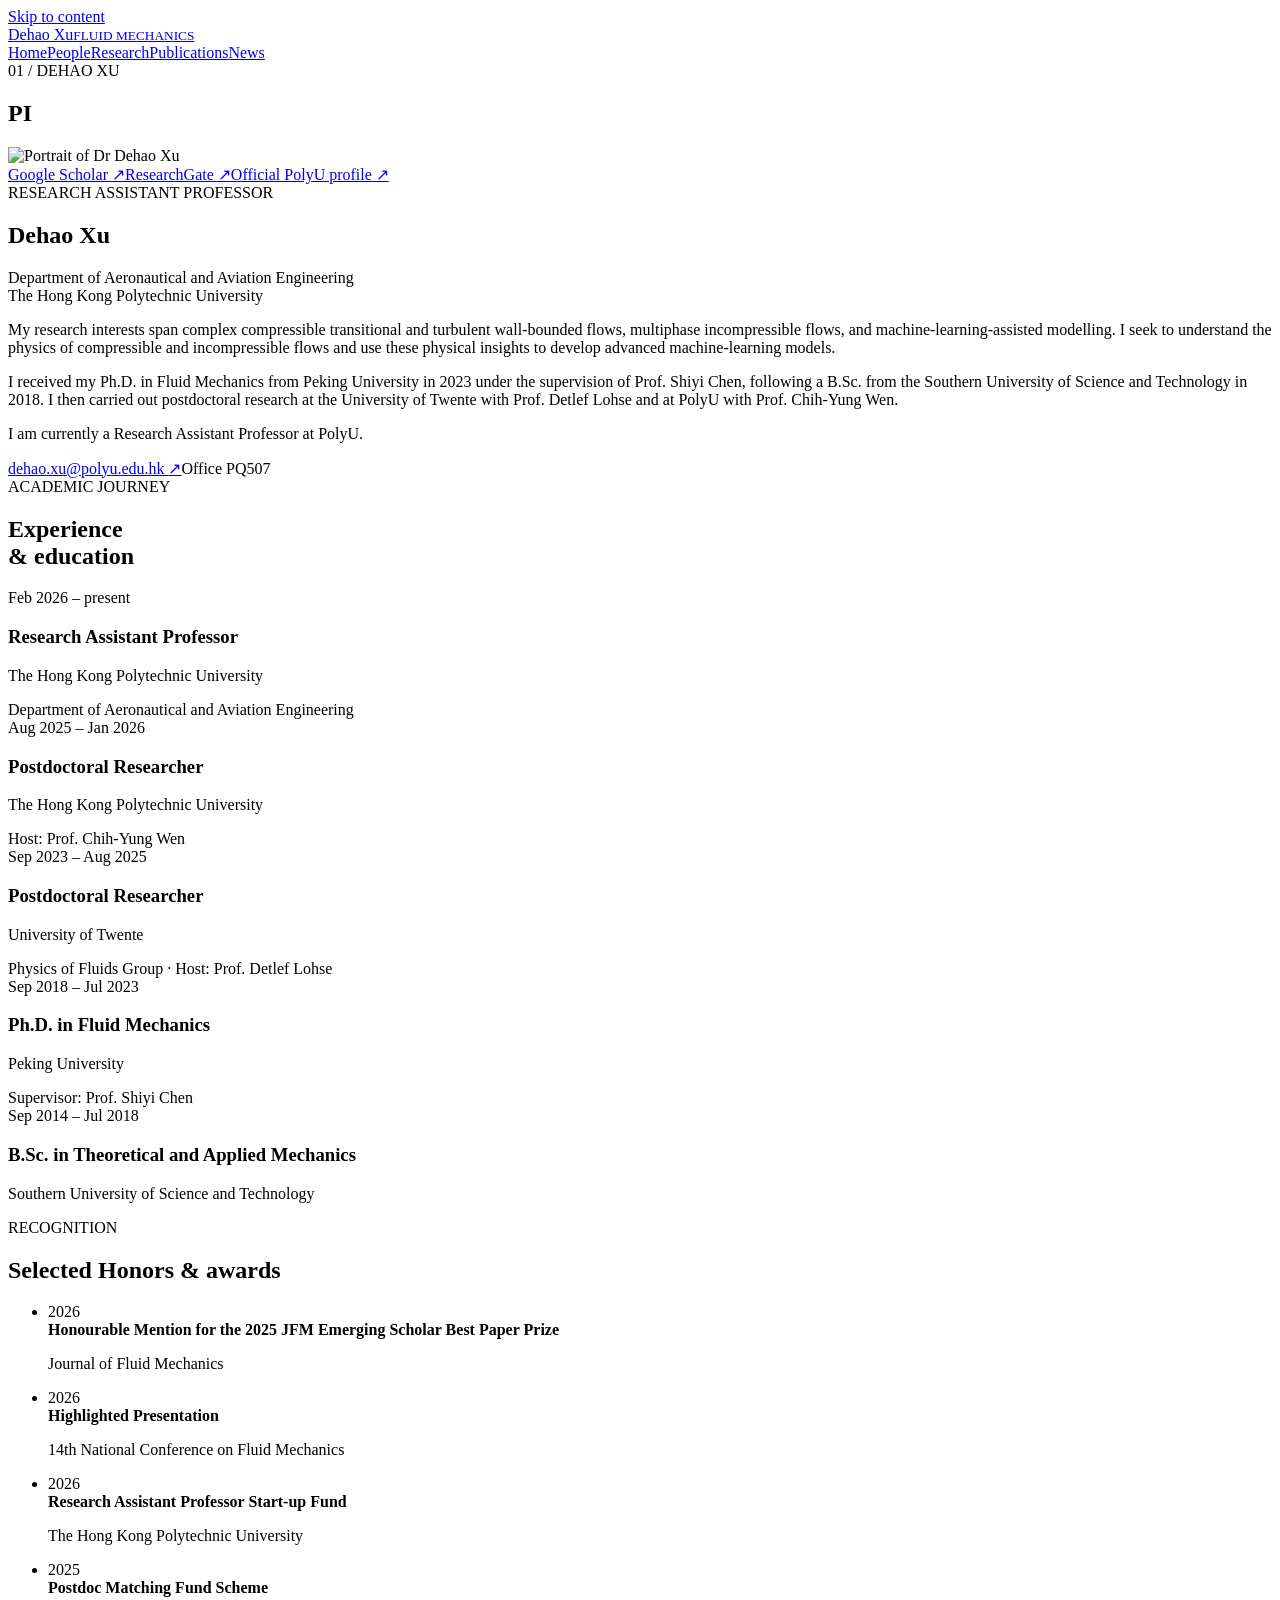
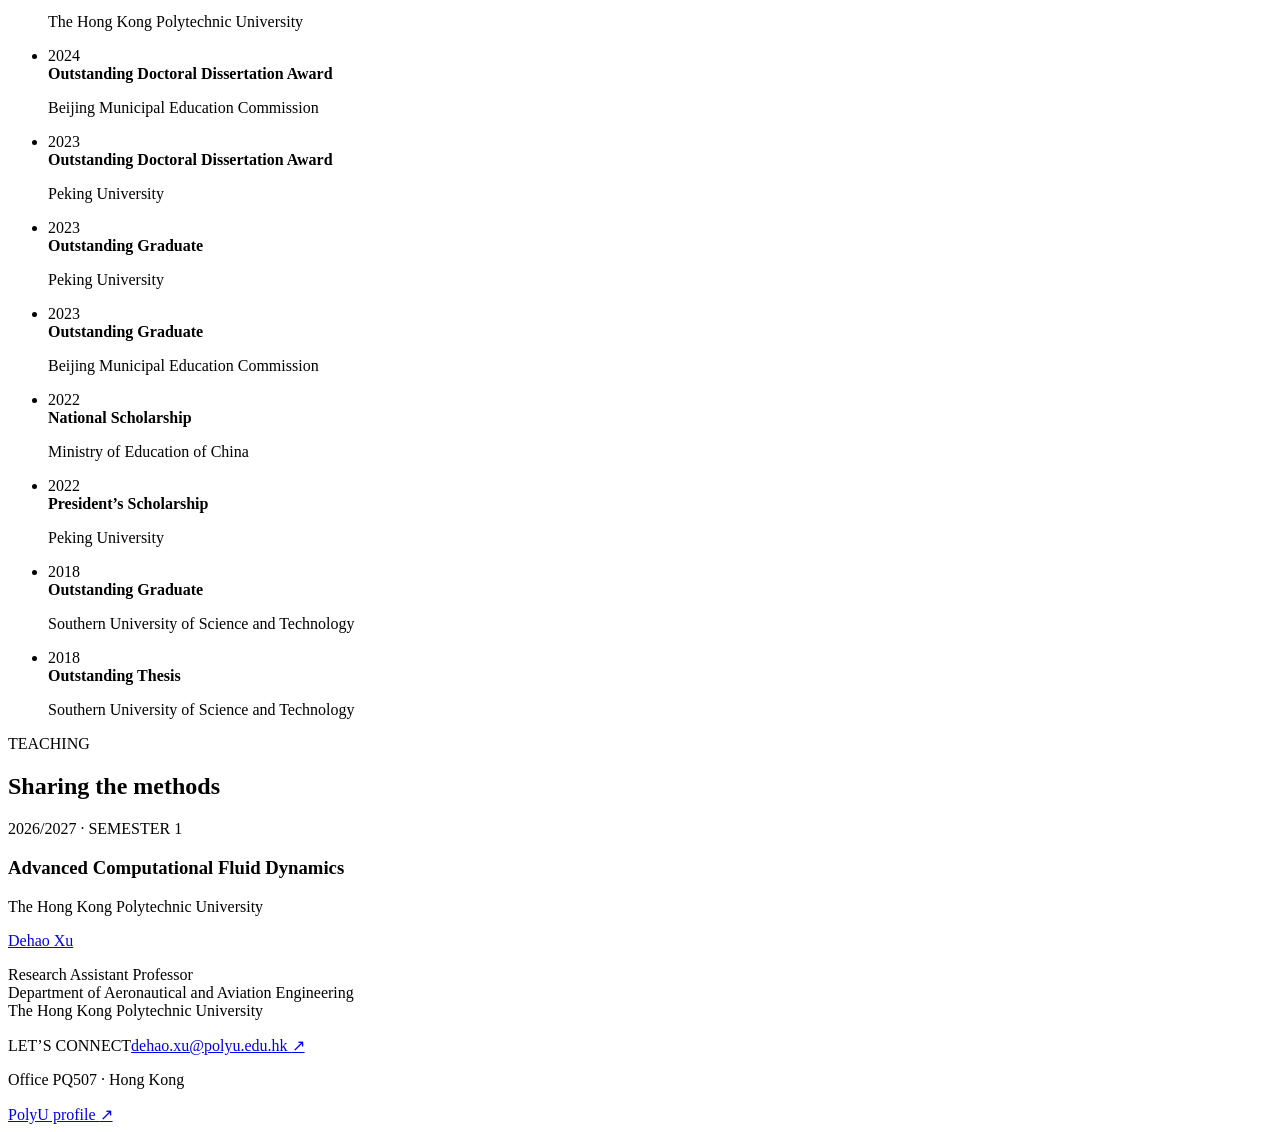
==== people.html @ 60b367cd "Publish academic website pages" ====
<!doctype html>
<html lang="en"><head><meta charset="utf-8"><meta name="viewport" content="width=device-width, initial-scale=1">
<title>People | Dehao Xu</title><meta name="description" content="Dehao Xu: academic biography, appointments, education, honors and teaching.">
<meta name="theme-color" content="#102f46"><link rel="icon" href="assets/favicon.svg" type="image/svg+xml">
<link rel="stylesheet" href="assets/site.css"><script defer src="assets/filter.js"></script><script defer src="assets/site.js"></script></head>
<body class="inner-page"><a class="skip-link" href="#main">Skip to content</a>
<header class="site-header"><div class="container header-inner">
<a class="brand" href="index.html" aria-label="Dehao Xu home"><span class="brand-name">Dehao Xu<small>FLUID MECHANICS</small></span></a>
<button class="menu-toggle" aria-expanded="false" aria-controls="navigation" hidden>Menu <span aria-hidden="true">☰</span></button>
<nav id="navigation" aria-label="Main navigation"><a href="index.html">Home</a><a href="people.html" aria-current="page">People</a><a href="research.html">Research</a><a href="publications.html">Publications</a><a href="news.html">News</a></nav></div></header>
<main id="main"><section class="page-heading container"><span class="eyebrow">01 / DEHAO XU</span><h1>PI</h1></section><section class="container profile"><aside><img class="portrait" src="assets/dehao-xu.jpg" alt="Portrait of Dr Dehao Xu" width="280" height="360"><div class="profile-links"><a class="" href="https://scholar.google.com/citations?user=03T6iZcAAAAJ">Google Scholar <span aria-hidden="true">↗</span></a><a class="" href="https://www.researchgate.net/profile/Dehao-Xu">ResearchGate <span aria-hidden="true">↗</span></a><a class="" href="https://www.polyu.edu.hk/aae/people/academic-staff/dr-xu-dehao/">Official PolyU profile <span aria-hidden="true">↗</span></a></div></aside><div class="profile-copy"><span class="eyebrow">RESEARCH ASSISTANT PROFESSOR</span><h2>Dehao Xu</h2><p class="profile-affiliation">Department of Aeronautical and Aviation Engineering<br>The Hong Kong Polytechnic University</p><p>My research interests span complex compressible transitional and turbulent wall-bounded flows, multiphase incompressible flows, and machine-learning-assisted modelling. I seek to understand the physics of compressible and incompressible flows and use these physical insights to develop advanced machine-learning models.</p><p>I received my Ph.D. in Fluid Mechanics from Peking University in 2023 under the supervision of Prof. Shiyi Chen, following a B.Sc. from the Southern University of Science and Technology in 2018. I then carried out postdoctoral research at the University of Twente with Prof. Detlef Lohse and at PolyU with Prof. Chih-Yung Wen.</p><p>I am currently a Research Assistant Professor at PolyU.</p><div class="profile-contact"><a class="" href="mailto:dehao.xu@polyu.edu.hk">dehao.xu@polyu.edu.hk <span aria-hidden="true">↗</span></a><span>Office PQ507</span></div></div></section>
<section class="section container split-section" id="experience"><div><span class="eyebrow">ACADEMIC JOURNEY</span><h2>Experience<br>& education</h2></div><div class="timeline"><article class="timeline-item"><span class="timeline-date">Feb 2026 – present</span><div><h3>Research Assistant Professor</h3><p>The Hong Kong Polytechnic University</p><span class="muted">Department of Aeronautical and Aviation Engineering</span></div></article><article class="timeline-item"><span class="timeline-date">Aug 2025 – Jan 2026</span><div><h3>Postdoctoral Researcher</h3><p>The Hong Kong Polytechnic University</p><span class="muted">Host: Prof. Chih-Yung Wen</span></div></article><article class="timeline-item"><span class="timeline-date">Sep 2023 – Aug 2025</span><div><h3>Postdoctoral Researcher</h3><p>University of Twente</p><span class="muted">Physics of Fluids Group · Host: Prof. Detlef Lohse</span></div></article><article class="timeline-item"><span class="timeline-date">Sep 2018 – Jul 2023</span><div><h3>Ph.D. in Fluid Mechanics</h3><p>Peking University</p><span class="muted">Supervisor: Prof. Shiyi Chen</span></div></article><article class="timeline-item"><span class="timeline-date">Sep 2014 – Jul 2018</span><div><h3>B.Sc. in Theoretical and Applied Mechanics</h3><p>Southern University of Science and Technology</p></div></article></div></section>
<section class="tinted"><div class="section container split-section" id="honors"><div><span class="eyebrow">RECOGNITION</span><h2>Selected Honors &amp; awards</h2></div><ul class="honors"><li class="honor-highlight"><span>2026</span><div><strong>Honourable Mention for the 2025 JFM Emerging Scholar Best Paper Prize</strong><p>Journal of Fluid Mechanics</p></div></li><li class="honor-highlight"><span>2026</span><div><strong>Highlighted Presentation</strong><p>14th National Conference on Fluid Mechanics</p></div></li><li class=""><span>2026</span><div><strong>Research Assistant Professor Start-up Fund</strong><p>The Hong Kong Polytechnic University</p></div></li><li class=""><span>2025</span><div><strong>Postdoc Matching Fund Scheme</strong><p>The Hong Kong Polytechnic University</p></div></li><li class="honor-highlight"><span>2024</span><div><strong>Outstanding Doctoral Dissertation Award</strong><p>Beijing Municipal Education Commission</p></div></li><li class="honor-highlight"><span>2023</span><div><strong>Outstanding Doctoral Dissertation Award</strong><p>Peking University</p></div></li><li class="honor-highlight"><span>2023</span><div><strong>Outstanding Graduate</strong><p>Peking University</p></div></li><li class="honor-highlight"><span>2023</span><div><strong>Outstanding Graduate</strong><p>Beijing Municipal Education Commission</p></div></li><li class=""><span>2022</span><div><strong>National Scholarship</strong><p>Ministry of Education of China</p></div></li><li class=""><span>2022</span><div><strong>President’s Scholarship</strong><p>Peking University</p></div></li><li class=""><span>2018</span><div><strong>Outstanding Graduate</strong><p>Southern University of Science and Technology</p></div></li><li class=""><span>2018</span><div><strong>Outstanding Thesis</strong><p>Southern University of Science and Technology</p></div></li></ul></div></section>
<section class="section container split-section" id="teaching"><div><span class="eyebrow">TEACHING</span><h2>Sharing the methods</h2></div><div class="teaching"><span class="eyebrow">2026/2027 · SEMESTER 1</span><h3>Advanced Computational Fluid Dynamics</h3><p>The Hong Kong Polytechnic University</p></div></section></main>
<footer class="site-footer"><div class="container footer-top"><div><a class="footer-name" href="index.html">Dehao Xu</a><p>Research Assistant Professor<br>Department of Aeronautical and Aviation Engineering<br>The Hong Kong Polytechnic University</p></div><div class="footer-contact"><span class="eyebrow">LET’S CONNECT</span><a class="" href="mailto:dehao.xu@polyu.edu.hk">dehao.xu@polyu.edu.hk <span aria-hidden="true">↗</span></a><p>Office PQ507 · Hong Kong</p><a class="" href="https://www.polyu.edu.hk/aae/people/academic-staff/dr-xu-dehao/">PolyU profile <span aria-hidden="true">↗</span></a></div></div></footer>
</body></html>
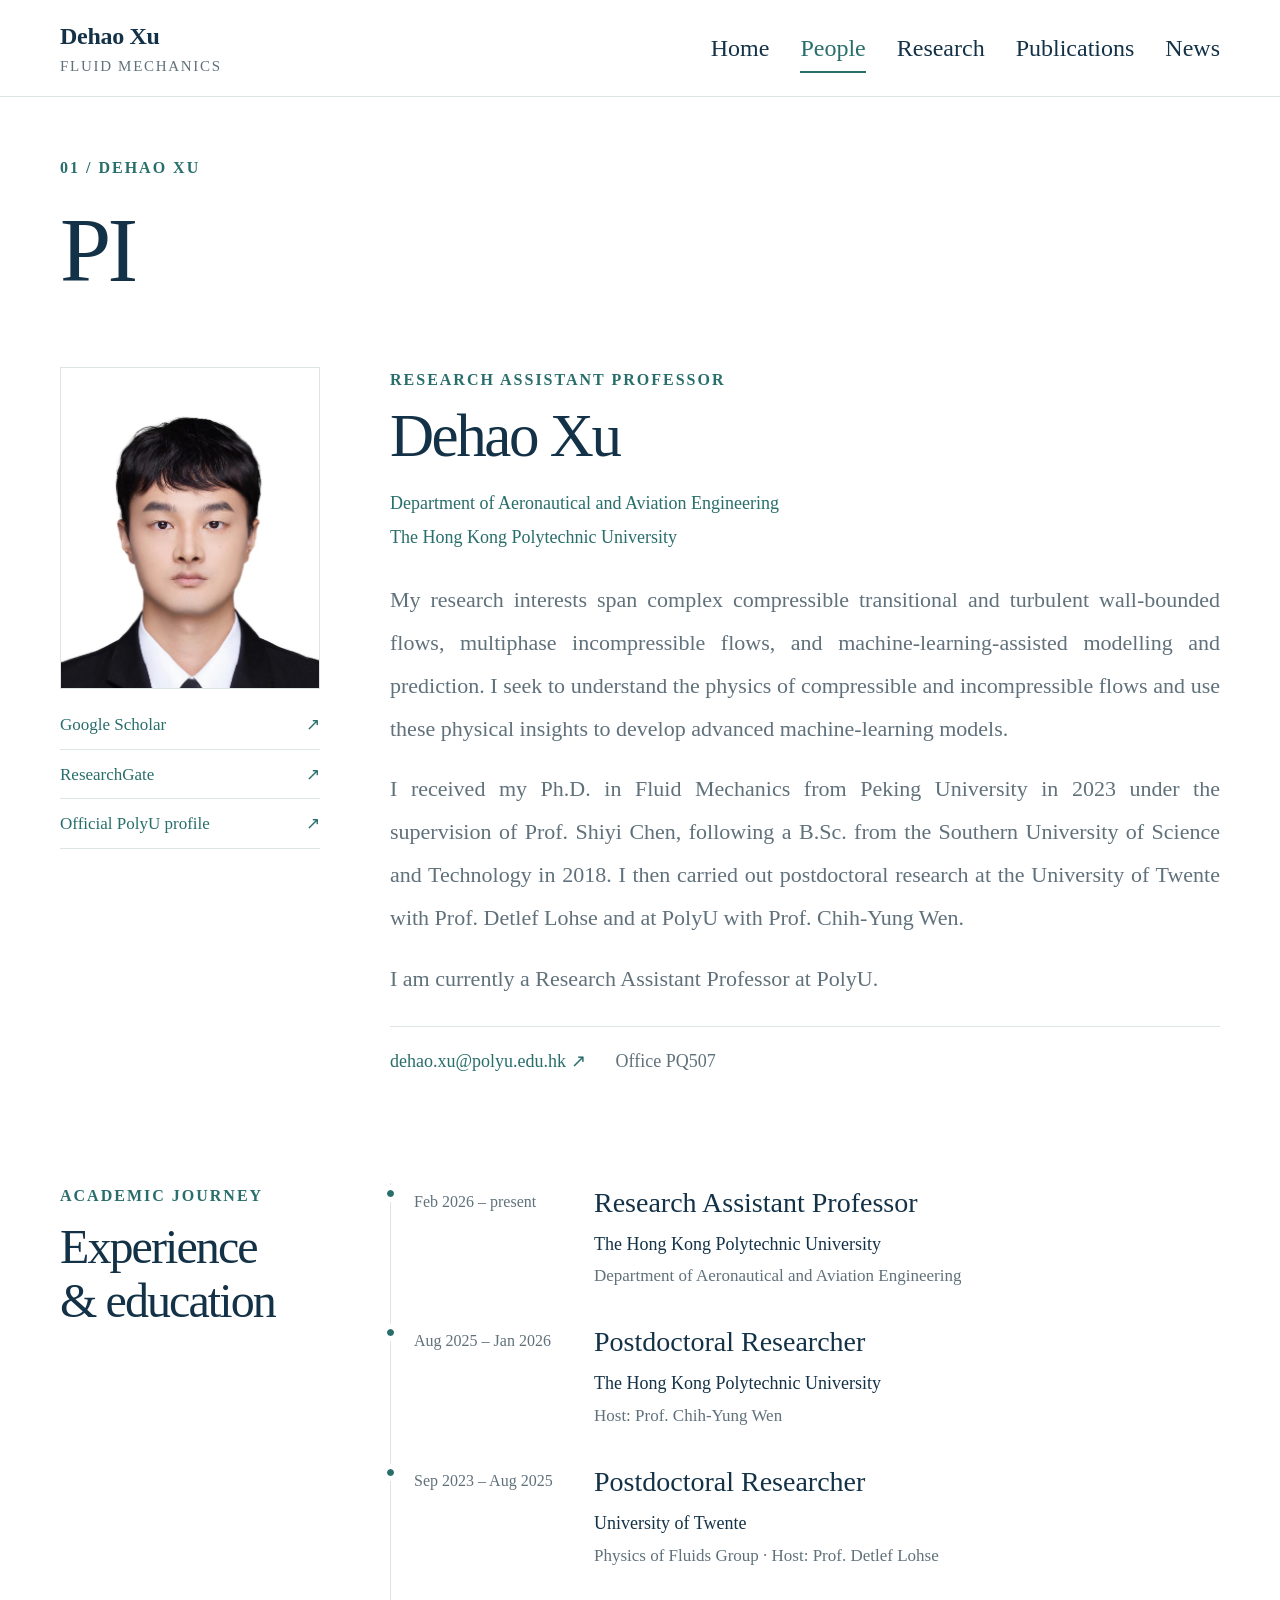
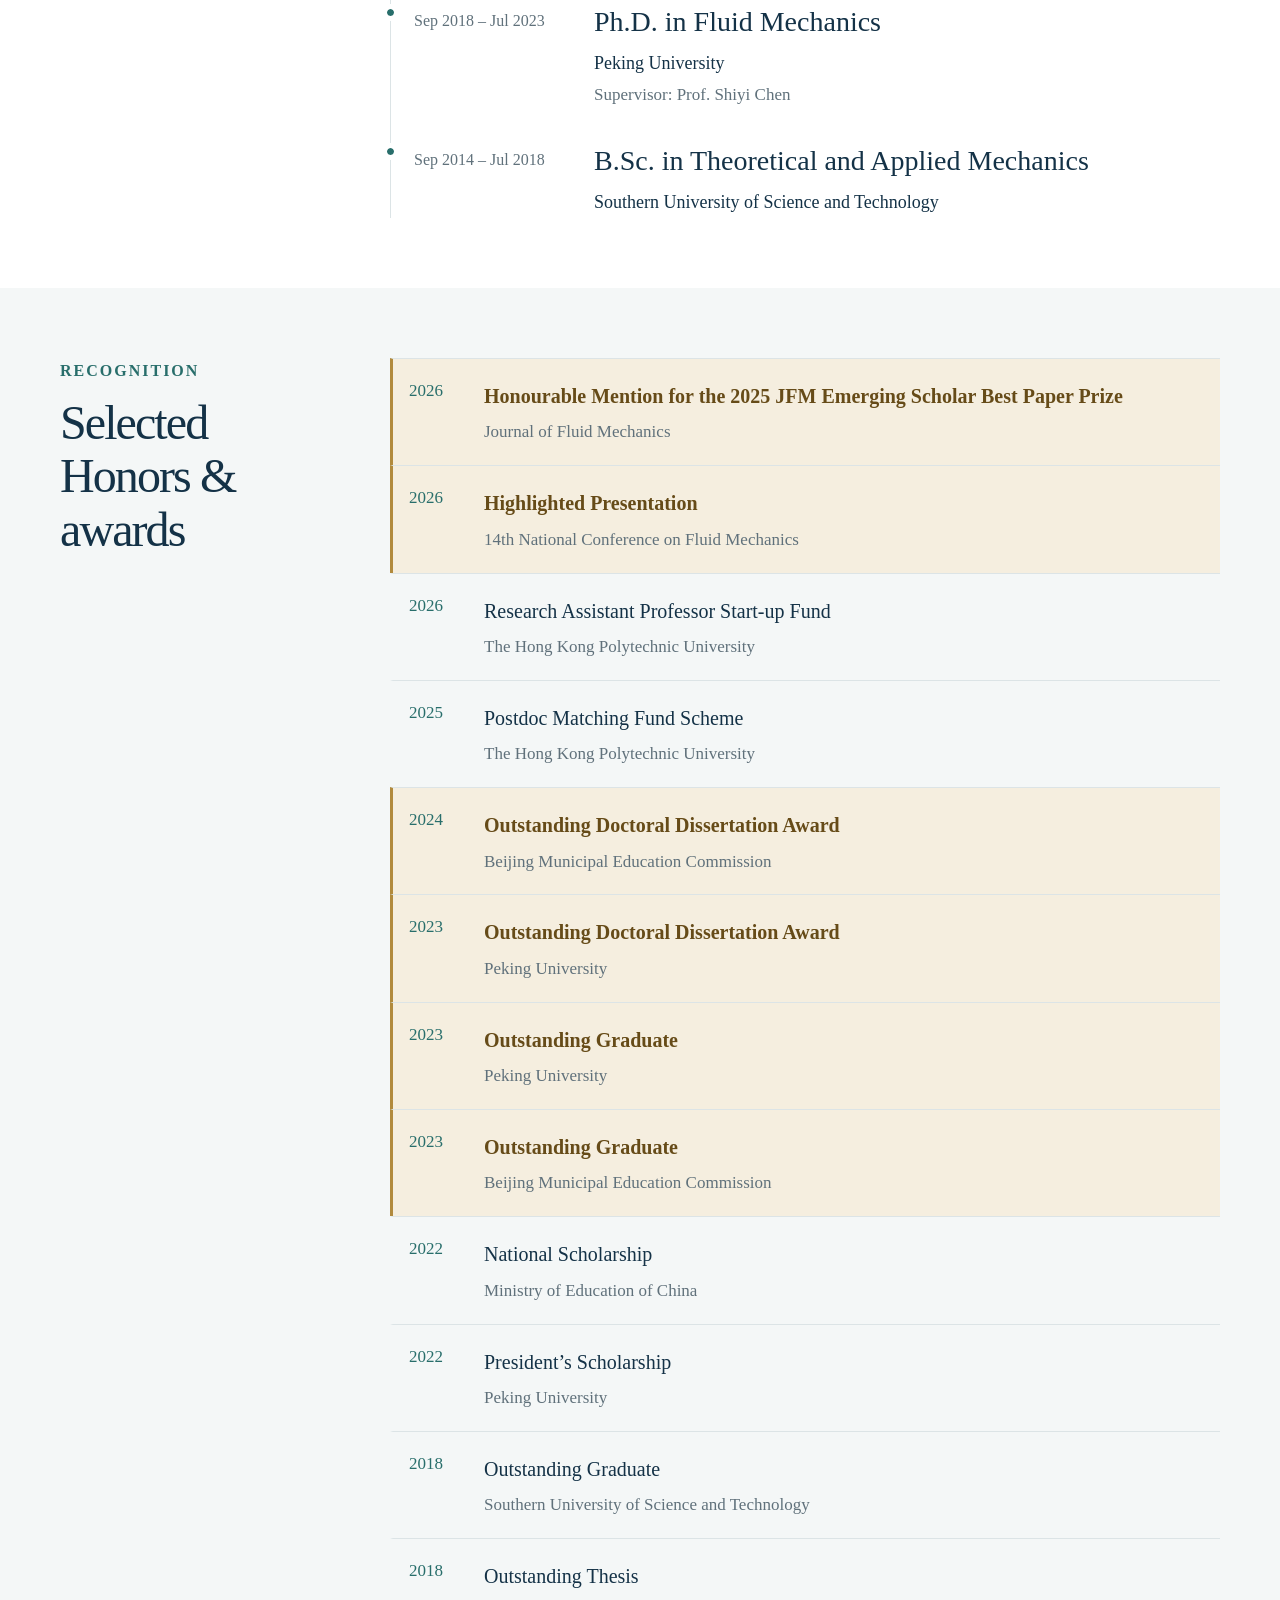
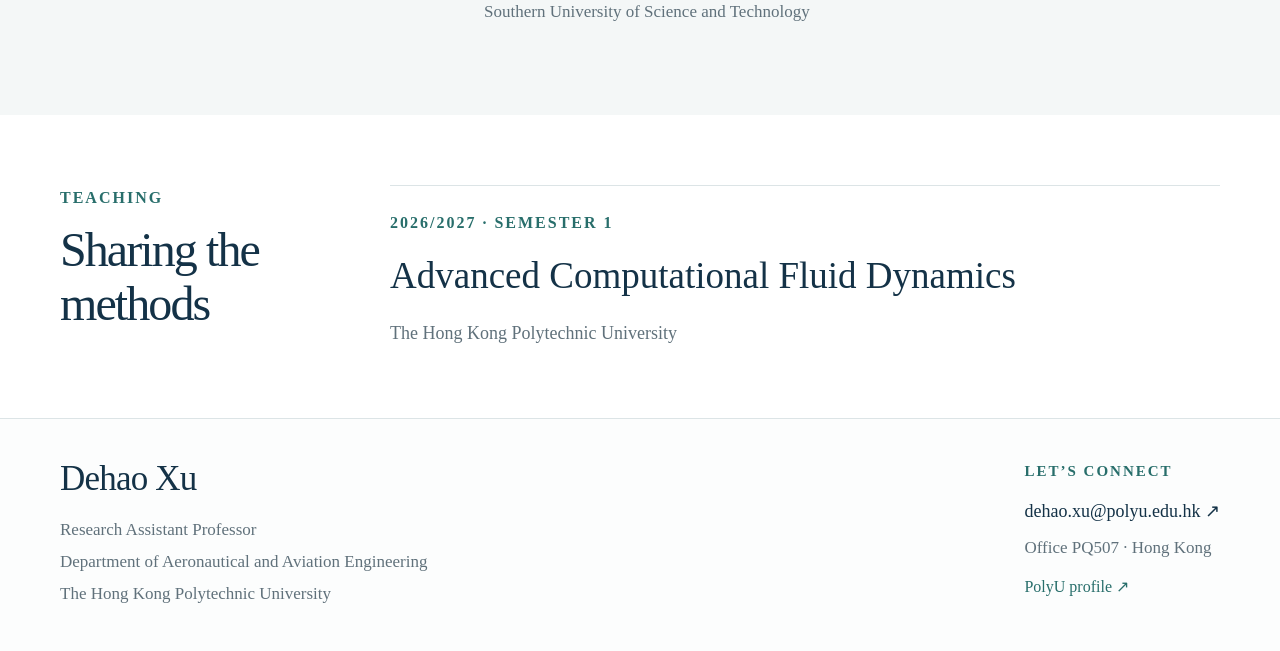
==== commit 8fbf1afc: "Update research scope, modelling and prediction" ====
--- a/people.html
+++ b/people.html
@@ -8,7 +8,7 @@
 <a class="brand" href="index.html" aria-label="Dehao Xu home"><span class="brand-name">Dehao Xu<small>FLUID MECHANICS</small></span></a>
 <button class="menu-toggle" aria-expanded="false" aria-controls="navigation" hidden>Menu <span aria-hidden="true">☰</span></button>
 <nav id="navigation" aria-label="Main navigation"><a href="index.html">Home</a><a href="people.html" aria-current="page">People</a><a href="research.html">Research</a><a href="publications.html">Publications</a><a href="news.html">News</a></nav></div></header>
-<main id="main"><section class="page-heading container"><span class="eyebrow">01 / DEHAO XU</span><h1>PI</h1></section><section class="container profile"><aside><img class="portrait" src="assets/dehao-xu.jpg" alt="Portrait of Dr Dehao Xu" width="280" height="360"><div class="profile-links"><a class="" href="https://scholar.google.com/citations?user=03T6iZcAAAAJ">Google Scholar <span aria-hidden="true">↗</span></a><a class="" href="https://www.researchgate.net/profile/Dehao-Xu">ResearchGate <span aria-hidden="true">↗</span></a><a class="" href="https://www.polyu.edu.hk/aae/people/academic-staff/dr-xu-dehao/">Official PolyU profile <span aria-hidden="true">↗</span></a></div></aside><div class="profile-copy"><span class="eyebrow">RESEARCH ASSISTANT PROFESSOR</span><h2>Dehao Xu</h2><p class="profile-affiliation">Department of Aeronautical and Aviation Engineering<br>The Hong Kong Polytechnic University</p><p>My research interests span complex compressible transitional and turbulent wall-bounded flows, multiphase incompressible flows, and machine-learning-assisted modelling. I seek to understand the physics of compressible and incompressible flows and use these physical insights to develop advanced machine-learning models.</p><p>I received my Ph.D. in Fluid Mechanics from Peking University in 2023 under the supervision of Prof. Shiyi Chen, following a B.Sc. from the Southern University of Science and Technology in 2018. I then carried out postdoctoral research at the University of Twente with Prof. Detlef Lohse and at PolyU with Prof. Chih-Yung Wen.</p><p>I am currently a Research Assistant Professor at PolyU.</p><div class="profile-contact"><a class="" href="mailto:dehao.xu@polyu.edu.hk">dehao.xu@polyu.edu.hk <span aria-hidden="true">↗</span></a><span>Office PQ507</span></div></div></section>
+<main id="main"><section class="page-heading container"><span class="eyebrow">01 / DEHAO XU</span><h1>PI</h1></section><section class="container profile"><aside><img class="portrait" src="assets/dehao-xu.jpg" alt="Portrait of Dr Dehao Xu" width="280" height="360"><div class="profile-links"><a class="" href="https://scholar.google.com/citations?user=03T6iZcAAAAJ">Google Scholar <span aria-hidden="true">↗</span></a><a class="" href="https://www.researchgate.net/profile/Dehao-Xu">ResearchGate <span aria-hidden="true">↗</span></a><a class="" href="https://www.polyu.edu.hk/aae/people/academic-staff/dr-xu-dehao/">Official PolyU profile <span aria-hidden="true">↗</span></a></div></aside><div class="profile-copy"><span class="eyebrow">RESEARCH ASSISTANT PROFESSOR</span><h2>Dehao Xu</h2><p class="profile-affiliation">Department of Aeronautical and Aviation Engineering<br>The Hong Kong Polytechnic University</p><p>My research interests span complex compressible transitional and turbulent wall-bounded flows, multiphase incompressible flows, and machine-learning-assisted modelling and prediction. I seek to understand the physics of compressible and incompressible flows and use these physical insights to develop advanced machine-learning models.</p><p>I received my Ph.D. in Fluid Mechanics from Peking University in 2023 under the supervision of Prof. Shiyi Chen, following a B.Sc. from the Southern University of Science and Technology in 2018. I then carried out postdoctoral research at the University of Twente with Prof. Detlef Lohse and at PolyU with Prof. Chih-Yung Wen.</p><p>I am currently a Research Assistant Professor at PolyU.</p><div class="profile-contact"><a class="" href="mailto:dehao.xu@polyu.edu.hk">dehao.xu@polyu.edu.hk <span aria-hidden="true">↗</span></a><span>Office PQ507</span></div></div></section>
 <section class="section container split-section" id="experience"><div><span class="eyebrow">ACADEMIC JOURNEY</span><h2>Experience<br>& education</h2></div><div class="timeline"><article class="timeline-item"><span class="timeline-date">Feb 2026 – present</span><div><h3>Research Assistant Professor</h3><p>The Hong Kong Polytechnic University</p><span class="muted">Department of Aeronautical and Aviation Engineering</span></div></article><article class="timeline-item"><span class="timeline-date">Aug 2025 – Jan 2026</span><div><h3>Postdoctoral Researcher</h3><p>The Hong Kong Polytechnic University</p><span class="muted">Host: Prof. Chih-Yung Wen</span></div></article><article class="timeline-item"><span class="timeline-date">Sep 2023 – Aug 2025</span><div><h3>Postdoctoral Researcher</h3><p>University of Twente</p><span class="muted">Physics of Fluids Group · Host: Prof. Detlef Lohse</span></div></article><article class="timeline-item"><span class="timeline-date">Sep 2018 – Jul 2023</span><div><h3>Ph.D. in Fluid Mechanics</h3><p>Peking University</p><span class="muted">Supervisor: Prof. Shiyi Chen</span></div></article><article class="timeline-item"><span class="timeline-date">Sep 2014 – Jul 2018</span><div><h3>B.Sc. in Theoretical and Applied Mechanics</h3><p>Southern University of Science and Technology</p></div></article></div></section>
 <section class="tinted"><div class="section container split-section" id="honors"><div><span class="eyebrow">RECOGNITION</span><h2>Selected Honors &amp; awards</h2></div><ul class="honors"><li class="honor-highlight"><span>2026</span><div><strong>Honourable Mention for the 2025 JFM Emerging Scholar Best Paper Prize</strong><p>Journal of Fluid Mechanics</p></div></li><li class="honor-highlight"><span>2026</span><div><strong>Highlighted Presentation</strong><p>14th National Conference on Fluid Mechanics</p></div></li><li class=""><span>2026</span><div><strong>Research Assistant Professor Start-up Fund</strong><p>The Hong Kong Polytechnic University</p></div></li><li class=""><span>2025</span><div><strong>Postdoc Matching Fund Scheme</strong><p>The Hong Kong Polytechnic University</p></div></li><li class="honor-highlight"><span>2024</span><div><strong>Outstanding Doctoral Dissertation Award</strong><p>Beijing Municipal Education Commission</p></div></li><li class="honor-highlight"><span>2023</span><div><strong>Outstanding Doctoral Dissertation Award</strong><p>Peking University</p></div></li><li class="honor-highlight"><span>2023</span><div><strong>Outstanding Graduate</strong><p>Peking University</p></div></li><li class="honor-highlight"><span>2023</span><div><strong>Outstanding Graduate</strong><p>Beijing Municipal Education Commission</p></div></li><li class=""><span>2022</span><div><strong>National Scholarship</strong><p>Ministry of Education of China</p></div></li><li class=""><span>2022</span><div><strong>President’s Scholarship</strong><p>Peking University</p></div></li><li class=""><span>2018</span><div><strong>Outstanding Graduate</strong><p>Southern University of Science and Technology</p></div></li><li class=""><span>2018</span><div><strong>Outstanding Thesis</strong><p>Southern University of Science and Technology</p></div></li></ul></div></section>
 <section class="section container split-section" id="teaching"><div><span class="eyebrow">TEACHING</span><h2>Sharing the methods</h2></div><div class="teaching"><span class="eyebrow">2026/2027 · SEMESTER 1</span><h3>Advanced Computational Fluid Dynamics</h3><p>The Hong Kong Polytechnic University</p></div></section></main>
--- a/assets/site.css
+++ b/assets/site.css
@@ -0,0 +1,70 @@
+:root{--ink:#143247;--muted:#60717b;--teal:#286e6b;--line:#dce4e6;--paper:#fff;--wash:#f4f7f7;--serif:'Times New Roman',Times,serif;--sans:'Times New Roman',Times,serif}
+*{box-sizing:border-box}html{scroll-behavior:smooth;scroll-padding-top:100px}body{margin:0;background:var(--paper);color:var(--ink);font-family:var(--sans);font-size:22px;line-height:1.7;-webkit-font-smoothing:antialiased}a{color:inherit;text-decoration:none}a:hover{color:var(--teal)}a,button,input,select{-webkit-tap-highlight-color:transparent}a:focus-visible,button:focus-visible,input:focus-visible,select:focus-visible{outline:3px solid #328b86;outline-offset:5px}button,input,select{font:inherit}button,a,input,select{touch-action:manipulation}button{cursor:pointer}img,svg{display:block;max-width:100%}h1,h2,h3,p,figure{margin:0}h1,h2{font-family:var(--serif);font-weight:400;letter-spacing:-.04em;line-height:1.12}h3{line-height:1.4;font-weight:500}p+p{margin-top:18px}[hidden]{display:none!important}.container{width:min(1160px,calc(100% - 96px));margin-inline:auto}.eyebrow{display:block;font-size:16px;line-height:1.6;letter-spacing:2px;font-weight:600;color:var(--teal)}.muted{color:var(--muted)}.sr-only{position:absolute;width:1px;height:1px;padding:0;margin:-1px;overflow:hidden;clip:rect(0,0,0,0);white-space:nowrap;border:0}.skip-link{position:fixed;left:20px;top:-100px;z-index:50;background:var(--ink);color:white;padding:10px 20px}.skip-link:focus{top:10px}.site-header{background:#fffffffa;border-bottom:1px solid var(--line);position:sticky;top:0;z-index:20}.header-inner{display:flex;justify-content:space-between;align-items:center;min-height:96px;gap:24px}.brand{display:flex;align-items:center;gap:16px}.brand-mark{font:italic 50px var(--serif);letter-spacing:-5px;padding-right:5px}.brand-mark>span{color:var(--teal);letter-spacing:0}.brand-name{font-size:24px;font-weight:600;letter-spacing:-.3px;line-height:1.25}.brand-name small{display:block;letter-spacing:1.7px;font-size:15px;font-weight:500;margin-top:6px;color:var(--muted)}nav{display:flex;gap:31px;align-items:center}nav>a{font-size:20px;position:relative;line-height:96px}nav>a[aria-current]{color:var(--teal)}nav>a[aria-current]:after{position:absolute;content:'';height:2px;background:var(--teal);bottom:23px;left:0;right:0}.menu-toggle{border:1px solid var(--line);background:white;padding:8px 12px;color:var(--ink);border-radius:2px;font-size:20px}.menu-toggle:not([hidden]){display:none}.hero{display:grid;grid-template-columns:1.15fr 1fr;gap:56px;align-items:center;padding-block:64px 56px}.hero h1{font-size:clamp(52px,5.35vw,78px);line-height:1.08;margin:25px 0 25px;letter-spacing:-2.8px}.hero h1 em{font-weight:400;color:var(--teal)}.status-dot{display:inline-block;width:6px;height:6px;background:#3d8b80;border-radius:100%;margin:0 7px 1px 0}.hero-description{max-width:450px;font-size:22px;line-height:1.9;color:var(--muted)}.hero-actions{display:flex;align-items:center;gap:25px;margin-top:28px;flex-wrap:wrap}.button{display:inline-flex;gap:27px;align-items:center;justify-content:space-between;background:var(--ink);color:white;padding:12px 19px;border:1px solid var(--ink);font-size:18px;min-height:46px}.button:hover{background:var(--teal);color:#fff;border-color:var(--teal)}.text-link{display:inline-flex;gap:14px;align-items:center;font-size:18px;font-weight:500;line-height:1.5}.text-link>span{font-size:24px}.hero-person{display:flex;align-items:center;gap:14px;margin-top:35px}.hero-person img{object-fit:cover;object-position:50% 22%;width:47px;height:54px;filter:saturate(.7);border:1px solid var(--line)}.hero-person strong{display:block;font-size:20px;font-weight:600}.hero-person div>span{font-size:17px;display:block;color:var(--muted);margin-top:2px}.hero-figure{background:#102f46;color:#c3d9dd;min-width:0;position:relative}.hero-figure svg{width:100%;height:auto}.figure-label{position:absolute;top:22px;left:24px;right:24px;display:flex;justify-content:space-between;letter-spacing:1.4px;font-size:15px}.hero-figure figcaption{position:absolute;bottom:22px;left:24px;right:24px;display:flex;justify-content:space-between;gap:15px;font-size:15px;line-height:1.6;color:#b0cccf}.hero-figure figcaption>span:last-child{opacity:.7}.facts{display:grid;grid-template-columns:1fr 1.2fr .95fr 1.6fr;padding:27px 0;border-top:1px solid var(--line);border-bottom:1px solid var(--line)}.facts>div{display:flex;align-items:center;gap:17px;padding:0 28px;border-left:1px solid var(--line)}.facts>div:first-child{border-left:0;padding-left:0}.facts>div>strong{font:50px var(--serif);letter-spacing:-1.5px}.facts>div>span{font-size:16px;line-height:1.65;color:var(--muted)}.facts .fact-affiliation{display:block;padding-right:0}.facts .fact-affiliation>strong{display:block;font:22px/1.5 var(--sans);letter-spacing:0;margin-top:4px}.facts .fact-affiliation>span{font-size:15px;letter-spacing:.3px}.section{padding-block:70px}.section-top{display:flex;align-items:end;justify-content:space-between;gap:30px;margin-bottom:32px}.section-top h2{font-size:48px;margin-top:12px}.topics{display:grid;grid-template-columns:1fr 1fr;column-gap:52px}.topic{display:flex;align-items:start;gap:19px;padding:26px 0;border-top:1px solid var(--line)}.topic-num{color:var(--teal);font:18px var(--serif);margin-top:4px}.topic h3{font:31px var(--serif);letter-spacing:-.3px}.topic p{font-size:18px;color:var(--muted);margin-top:7px}.topic>span:last-child{margin-left:auto;font-size:26px}.tinted{background:var(--wash)}.publication{display:grid;grid-template-columns:42px 1fr 112px;gap:20px;border-top:1px solid var(--line);padding:26px 0;scroll-margin-top:125px}.paper-number{font:18px/1.7 var(--serif);color:var(--muted);padding-top:3px}.publication h3{font-family:var(--serif);font-size:29px;letter-spacing:-.25px;line-height:1.45;max-width:850px}.authors{font-size:18px;color:var(--muted);margin-top:9px;line-height:1.9}.authors strong{font-weight:600;color:var(--ink)}.authors sup{font-size:16px}.journal{font-size:18px;margin-top:7px!important;color:var(--ink)}.journal>span:not(.paper-note){color:var(--muted)}.paper-link{font-size:16px;line-height:1.6;white-space:nowrap;margin-top:7px;color:var(--teal);align-self:start}.paper-note{display:inline-block;padding:1px 7px;margin-left:8px;color:var(--teal);background:#e5efed;font-size:16px}.publication.compact{grid-template-columns:45px 1fr 110px}.publication.compact h3{font-size:29px}.publication.compact:last-child{padding-bottom:0}.news-item{display:grid;grid-template-columns:145px 1fr;gap:28px;padding:32px 0;border-top:1px solid var(--line)}.news-item h3{font:34px/1.35 var(--serif);letter-spacing:-.4px}.news-item p{color:var(--muted);font-size:22px;line-height:1.9;margin-top:14px;max-width:680px}.news-item .text-link{margin-top:17px;color:var(--teal)}.news-date{font-size:17px;color:var(--muted);padding-top:3px}.news-category{font-size:15px;margin-bottom:10px;letter-spacing:1.6px}.news-item.compact{grid-template-columns:155px 1fr 30px;padding:23px 0;align-items:center}.news-item.compact h3{font-size:31px}.news-item.compact .news-category{font-size:15px;margin-bottom:4px}.news-arrow{justify-self:end;font-size:27px;color:var(--teal)}.contact-band{display:flex;align-items:center;justify-content:space-between;gap:30px;padding:32px 36px;background:#edf3f2;margin-bottom:70px;border-left:3px solid var(--teal)}.contact-band h2{font-size:38px;margin-top:8px}.site-footer{border-top:1px solid var(--line);background:#fcfdfd}.footer-top{display:flex;justify-content:space-between;gap:50px;padding-block:40px}.footer-name{font:35px var(--serif);letter-spacing:-.8px}.footer-top p{font-size:17px;color:var(--muted);line-height:1.9;margin-top:12px}.footer-contact .eyebrow{margin-bottom:13px;font-size:15px}.footer-contact>a{display:block;font-size:18px}.footer-contact>a:last-child{color:var(--teal);font-size:16px;margin-top:9px}.footer-contact p{margin-top:5px}.footer-bottom{display:flex;justify-content:space-between;gap:25px;border-top:1px solid var(--line);padding-block:17px;font-size:16px;color:var(--muted)}.page-heading{padding-top:58px;padding-bottom:41px}.page-heading h1{font-size:92px;margin-top:18px}.lead{font-size:24px;color:var(--muted);margin-top:20px;font-weight:400;max-width:700px;line-height:1.8}.profile{display:grid;grid-template-columns:260px 1fr;gap:70px;padding:24px 0 36px}.portrait{width:260px;height:322px;object-fit:cover;object-position:50% 20%;border:1px solid var(--line)}.profile-links{display:grid;gap:11px;padding-top:22px}.profile-links a{font-size:17px;display:flex;justify-content:space-between;color:var(--teal);border-bottom:1px solid var(--line);padding-bottom:9px}.profile-copy h2{font-size:61px;margin-top:10px}.profile-affiliation{font-size:18px;color:var(--teal);margin-top:15px;margin-bottom:25px;line-height:1.9}.profile-copy>p:not(.profile-affiliation){color:var(--muted);font-size:22px;line-height:1.95}.profile-contact{display:flex;gap:30px;flex-wrap:wrap;margin-top:25px;border-top:1px solid var(--line);padding-top:19px;font-size:18px}.profile-contact>a{color:var(--teal)}.profile-contact>span{color:var(--muted)}.split-section{display:grid;grid-template-columns:280px 1fr;gap:50px}.split-section h2{font-size:48px;margin-top:12px}.split-section>div>p{font-size:18px;margin-top:17px}.timeline-item{position:relative;display:grid;grid-template-columns:150px 1fr;gap:30px;padding:0 0 31px 23px;border-left:1px solid var(--line)}.timeline-item:last-child{padding-bottom:0}.timeline-item:before{content:'';position:absolute;left:-4px;top:7px;width:7px;height:7px;border-radius:50%;background:var(--teal);outline:5px solid white}.timeline-date{font-size:16px;padding-top:5px;color:var(--muted)}.timeline-item h3{font:28px/1.4 var(--serif)}.timeline-item p{font-size:18px;margin-top:7px}.timeline-item .muted{display:block;font-size:17px;margin-top:3px}.honors{list-style:none;padding:0;margin:0}.honors li{display:grid;grid-template-columns:55px 1fr;gap:20px;padding:18px 0;border-top:1px solid var(--line)}.honors li>span{font-size:17px;color:var(--teal)}.honors strong{font-size:20px;font-weight:500}.honors p{font-size:17px;color:var(--muted);margin-top:4px}.teaching{border-top:1px solid var(--line);padding-top:24px}.teaching h3{font:37px/1.35 var(--serif);margin-top:15px}.teaching p{font-size:20px;color:var(--muted);margin-top:15px}.research-section{display:grid;grid-template-columns:.85fr 1.15fr;gap:60px;padding:45px 0 65px;border-top:1px solid var(--line);align-items:start}.research-visual{position:relative;background:var(--ink);margin-top:6px}.research-visual svg{width:100%}.research-index{position:absolute;top:20px;left:25px;color:#aacdce;font:28px var(--serif)}.visual-caption{position:absolute;bottom:23px;left:25px;color:#d2e5e4;font-size:18px}.visual-caption small{display:block;color:#a0bfc1;font-size:15px;margin-top:4px}.research-copy h2{font-size:45px;margin:12px 0 22px;line-height:1.18}.research-copy>p{font-size:22px;color:var(--muted);line-height:1.9}.tags{display:flex;flex-wrap:wrap;gap:7px;margin-top:19px}.tags>span{font-size:16px;border:1px solid var(--line);padding:4px 9px;color:var(--teal)}.related-heading{font-size:16px;font-weight:600;letter-spacing:1.4px;text-transform:uppercase;margin-top:30px}.related-papers{list-style:none;margin:12px 0 0;padding:0}.related-papers li{border-top:1px solid var(--line);padding:12px 0}.related-papers a{font-size:18px;line-height:1.65;display:block}.related-papers li>span{font-size:16px;color:var(--muted);display:block;margin-top:4px}.research-sections{padding-bottom:20px}.publication-summary{display:flex;align-items:center;gap:35px;border-top:1px solid var(--line);border-bottom:1px solid var(--line);padding:19px 0;font-size:18px;color:var(--muted);flex-wrap:wrap}.publication-summary strong{font:35px var(--serif);color:var(--ink);margin-right:7px}.publication-summary .text-link{margin-left:auto;color:var(--teal);font-size:17px}.filters{display:flex;align-items:end;gap:20px;background:var(--wash);padding:23px;margin-top:28px}.filters label{display:block;font-size:16px;font-weight:500;margin-bottom:8px;color:var(--muted)}.search-field{flex:1}.filters input,.filters select{background:white;border:1px solid #cbd8db;border-radius:0;color:var(--ink);min-height:45px;padding:10px 13px;width:100%;font-size:18px}.filters input::placeholder{color:#677e89;opacity:1}.year-field{width:160px}.reset-button{height:45px;padding:0 11px;background:transparent;border:0;color:var(--teal);font-size:17px;white-space:nowrap}.reset-button span{margin-left:9px}.publication-notes{display:flex;justify-content:space-between;gap:15px;margin-block:20px 37px;font-size:16px;color:var(--muted)}.publication-notes p+p{margin:0}.year-heading{display:flex;align-items:baseline;gap:15px;margin:31px 0 20px}.year-heading h2{font-size:48px}.year-heading>span{font-size:15px;letter-spacing:1.5px;color:var(--muted)}.publications-container{padding-bottom:65px}.publication-year{scroll-margin-top:110px}.empty-results{text-align:center;border-block:1px solid var(--line);padding:70px 20px}.empty-results h2{font-size:40px}.empty-results p{font-size:20px;margin-top:15px;color:var(--muted)}.source-note{font-size:16px;color:var(--muted);border-top:1px solid var(--line);padding-top:23px;margin-top:15px}.news-archive{padding-bottom:75px}.news-year{display:grid;grid-template-columns:130px 1fr;gap:45px;margin-top:15px}.news-year>h2{font:56px var(--serif);padding-top:24px}.news-year+.news-year{margin-top:40px}.news-year .news-item{grid-template-columns:145px 1fr;gap:25px}.news-year .news-item h3{font-size:37px}
+@media(min-width:1450px){.hero{gap:70px;padding-block:76px 65px}.hero h1{font-size:87px}}
+@media(max-width:1050px){.container{width:calc(100% - 64px)}.hero{gap:30px}.hero h1{font-size:62px}.hero .eyebrow{font-size:15px;letter-spacing:1.4px}.hero-actions{gap:16px}.hero-actions .text-link{font-size:17px}.facts>div{gap:12px;padding-inline:20px}.facts>div>strong{font-size:40px}.facts>div>span{font-size:16px}.facts .fact-affiliation>strong{font-size:18px}.profile{gap:45px}.research-section{gap:35px}.split-section{grid-template-columns:220px 1fr;gap:35px}.timeline-item{grid-template-columns:125px 1fr;gap:20px}.news-year{grid-template-columns:95px 1fr;gap:25px}.news-year .news-item{grid-template-columns:115px 1fr;gap:20px}.publication-summary{gap:20px}}
+@media(max-width:760px){html{scroll-padding-top:90px}.container{width:calc(100% - 40px)}.header-inner{min-height:78px;flex-wrap:wrap;gap:0}.brand{gap:12px}.brand-mark{font-size:42px}.brand-name{font-size:22px}.brand-name small{font-size:13px}.menu-toggle:not([hidden]){display:block}.site-header nav{width:100%;gap:18px;flex-wrap:wrap;border-top:1px solid var(--line);padding:12px 0}.site-header nav>a{line-height:30px;font-size:18px}.site-header nav>a[aria-current]:after{bottom:-1px}.site-header nav.enhanced{display:none}.site-header nav.enhanced.open{display:flex}.hero{grid-template-columns:1fr;padding-block:38px 32px;gap:32px}.hero h1{font-size:clamp(46px,9.9vw,69px);letter-spacing:-1.7px;margin-block:22px}.hero-description{font-size:22px;max-width:550px}.hero-person{margin-top:25px}.hero-figure{max-width:560px;width:100%;justify-self:center}.hero-figure svg{aspect-ratio:1.5;object-fit:cover}.hero-figure figcaption{bottom:18px}.hero-actions{gap:24px}.facts{grid-template-columns:1fr 1fr;row-gap:24px;padding-block:25px}.facts>div{padding:0 17px}.facts>div:nth-child(3){padding-left:0;border-left:0}.facts>div>strong{font-size:44px}.facts>div>span{font-size:16px}.facts .fact-affiliation>strong{font-size:18px}.section{padding-block:43px}.section-top{align-items:start;gap:15px;margin-bottom:25px}.section-top h2{font-size:38px;max-width:340px}.section-top>.text-link{font-size:16px;white-space:nowrap;margin-top:7px;gap:7px}.eyebrow{font-size:16px;letter-spacing:1.6px}.topics{column-gap:25px}.topic{gap:11px;padding-block:22px}.topic h3{font-size:28px;line-height:1.2}.topic p{font-size:17px}.topic-num{font-size:16px}.publication,.publication.compact{grid-template-columns:26px 1fr;column-gap:12px;row-gap:7px;padding-block:23px}.publication.compact{grid-template-columns:34px 1fr}.publication h3,.publication.compact h3{font-size:28px}.paper-number{font-size:16px}.paper-link{grid-column:2;justify-self:start;margin-top:3px}.authors{font-size:17px}.journal{font-size:17px}.paper-note{margin:5px 0 0}.news-item.compact{grid-template-columns:85px 1fr 20px;gap:14px;padding-block:22px}.news-item.compact h3{font-size:28px}.news-date{font-size:16px}.contact-band{padding:25px;align-items:start;flex-direction:column;margin-bottom:40px;gap:20px}.contact-band h2{font-size:38px}.footer-top{padding-block:30px;gap:30px;flex-wrap:wrap}.footer-top p{font-size:16px}.footer-bottom{flex-wrap:wrap;justify-content:start;gap:6px 20px;font-size:15px}.footer-bottom>span:nth-child(2){display:none}.page-heading{padding-block:38px 29px}.page-heading h1{font-size:72px;margin-top:12px}.lead{font-size:22px;margin-top:17px}.profile{grid-template-columns:200px 1fr;gap:30px;padding-top:10px}.portrait{width:200px;height:255px}.profile-copy h2{font-size:50px}.profile-copy>p:not(.profile-affiliation){font-size:20px}.profile-affiliation{font-size:17px}.profile-contact{gap:12px}.split-section{grid-template-columns:1fr;gap:28px}.split-section h2{font-size:42px}.split-section h2 br{display:none}.timeline-item{grid-template-columns:130px 1fr}.research-section{grid-template-columns:1fr;gap:25px;padding-block:30px 40px}.research-visual{max-width:470px;width:100%}.research-visual svg{aspect-ratio:1.65;object-fit:cover}.research-copy h2{font-size:42px}.research-copy>p{font-size:22px}.publication-summary{gap:12px;align-items:start;flex-direction:column}.publication-summary strong{font-size:33px}.publication-summary .text-link{margin:5px 0 0}.filters{gap:12px;flex-wrap:wrap;padding:17px}.search-field{flex-basis:100%}.year-field{flex:1}.publication-notes{gap:12px;align-items:start;flex-wrap:wrap;margin-bottom:24px;font-size:16px}.year-heading h2{font-size:40px}.news-year{grid-template-columns:1fr;gap:14px}.news-year>h2{padding-top:10px;font-size:45px}.news-year .news-item{grid-template-columns:110px 1fr}.news-year .news-item h3{font-size:33px}.news-item p{font-size:20px}.source-note{font-size:16px}}
+@media(max-width:480px){.hero h1{font-size:53px}.hero .eyebrow{font-size:13px;letter-spacing:1.2px}.topics{grid-template-columns:1fr}.topic h3{font-size:31px}.topic{padding-block:20px}.hero-figure svg{aspect-ratio:1.2}.hero-figure figcaption{font-size:13px;left:18px;right:18px}.facts>div{gap:10px}.facts .fact-affiliation>span{font-size:13px}.facts .fact-affiliation>strong{font-size:17px}.section-top h2{font-size:38px}.section-top>.text-link{max-width:86px;white-space:normal}.news-item.compact{grid-template-columns:70px 1fr 13px;gap:10px}.news-item.compact h3{font-size:28px}.profile{grid-template-columns:1fr;gap:28px}.profile>aside{display:grid;grid-template-columns:130px 1fr;gap:24px;align-items:end}.portrait{width:130px;height:165px}.profile-links{padding-top:0;gap:10px}.profile-links a{font-size:16px}.profile-copy h2{font-size:53px}.profile-copy>p:not(.profile-affiliation){font-size:22px}.timeline-item{grid-template-columns:1fr;gap:7px;padding-left:20px;padding-bottom:26px}.timeline-item h3{font-size:29px}.timeline-date{font-size:16px}.research-copy h2{font-size:39px}.publication h3,.publication.compact h3{font-size:28px}.publication,.publication.compact{column-gap:9px}.news-year .news-item{grid-template-columns:1fr;gap:10px}.news-category{margin-bottom:7px}.news-item p{margin-top:10px}.news-date{padding-top:0}.contact-band{padding:23px}.contact-band h2{font-size:35px}}
+@media(prefers-reduced-motion:reduce){html{scroll-behavior:auto}}
+@media print{.site-header,.site-footer,.filters,.hero-actions,.menu-toggle,.contact-band{display:none!important}.container{width:100%}.hero{padding:20px 0}.page-heading{padding-top:0}.publication{break-inside:avoid}.paper-link{display:none}.tinted{background:white}body{font-size:11pt}.section{padding-block:25px}}
+
+.research-interests{padding-left:19px;margin:12px 0 22px;color:var(--muted);font-size:20px;line-height:1.8}.research-interests li{padding-left:3px;margin-bottom:8px}.research-interests li::marker{color:var(--teal)}
+
+/* Home: atmospheric masthead, welcome panel and a readable academic biography. */
+.site-header nav>a{font-size:24px}
+@media(max-width:760px){.site-header nav>a{font-size:23px}}
+.home-page{background:#eee}.home-page .site-header{background:#050b13;border-bottom:1px solid #ffffff12;color:#e9eff4}.home-page .brand-mark>span,.home-page .brand-name small{color:#a5bbc7}.home-page nav>a{color:#bfc9cf}.home-page nav>a:hover,.home-page nav>a[aria-current]{color:#fff}.home-page nav>a[aria-current]:after{background:#8bc9e0}.home-page .menu-toggle{background:transparent;border-color:#7f95a4;color:#fff}
+.home-masthead{position:relative;isolation:isolate;overflow:hidden;min-height:440px;display:grid;place-items:center;color:#fff;background-color:#071d31;background-image:linear-gradient(90deg,#03101d55,#03101d22),url('iceberg-masthead.png');background-size:cover;background-position:center}
+.masthead-copy{padding:75px 24px;text-align:center;text-shadow:0 2px 16px #00101fe6;display:flex;flex-direction:column;align-items:center;gap:15px}.masthead-copy p{font-size:32px;line-height:1.45;letter-spacing:.5px;color:#fff}.masthead-copy h1{font:400 83px/1.15 var(--sans);letter-spacing:-1.5px;margin:0}.masthead-copy>span{display:block;font-size:31px;line-height:1.5;color:#fff;margin:0}
+.home-content{position:relative;margin-top:42px;margin-bottom:54px;padding:20px 0 1px;background:white;border:1px solid #d8dfe1;border-radius:3px;box-shadow:0 2px 5px #112e4110}.home-content .container{width:calc(100% - 76px)}.home-introduction{padding:0 20px}.welcome-banner{position:relative;overflow:hidden;min-height:215px;background:#07314a url('water-welcome.png') center/cover no-repeat;display:flex;align-items:center;justify-content:center;text-align:center;isolation:isolate}.welcome-banner>svg{position:absolute;width:100%;height:100%;inset:0;object-fit:cover;filter:grayscale(1);opacity:.55;z-index:-1}.welcome-banner:after{content:'';position:absolute;inset:0;background:linear-gradient(110deg,#071d2b50,#00000008,#071d2b50);z-index:-1}.welcome-banner h2{font:700 50px/1.35 var(--sans);letter-spacing:-.6px;color:#fff;padding:35px;text-shadow:0 2px 12px #001a2de6}.welcome-caption{position:absolute;bottom:13px;left:17px;color:#d5dcdf;font-size:15px;letter-spacing:.6px}.intro-prose{padding:43px 20px 42px;font-size:22px;line-height:1.95;color:#4e5f69}.intro-prose p+p{margin-top:23px}.intro-links{display:flex;gap:28px;flex-wrap:wrap;margin-top:26px;color:var(--teal)}.home-content>.section:first-of-type{border-top:1px solid var(--line)}.home-content>.section{padding-block:45px}.home-content>.tinted .section{padding-block:45px}.home-content>.contact-band{margin-top:4px;margin-bottom:32px;padding:27px}.home-page .site-footer{background:#fff}
+@media(max-width:760px){.home-masthead{min-height:350px;background-position:85% center}.masthead-copy{padding:50px 18px;gap:14px}.masthead-copy p{font-size:28px;letter-spacing:0}.masthead-copy h1{font-size:65px}.masthead-copy>span{font-size:28px}.home-content{margin-top:25px;margin-bottom:30px;padding-top:12px}.home-introduction{padding-inline:12px}.home-content .container{width:calc(100% - 40px)}.welcome-banner{min-height:175px}.welcome-banner h2{font-size:40px;padding:25px}.intro-prose{padding:29px 8px 32px;font-size:22px;line-height:1.9}.home-content>.section,.home-content>.tinted .section{padding-block:35px}.home-page .site-header nav{border-color:#ffffff20}.home-page .site-header nav>a{color:#c8d6df}}
+@media(max-width:480px){.home-content{width:calc(100% - 24px)}.home-content .container{width:calc(100% - 32px)}.masthead-copy{text-align:center}.masthead-copy p{max-width:100%;font-size:28px}.masthead-copy h1{font-size:60px}.home-masthead{min-height:360px;background-position:94% center;background-image:linear-gradient(#03101d66,#03101d55),url('iceberg-masthead.png')}.welcome-banner{min-height:160px}.welcome-banner h2{font-size:37px;padding:24px 16px}.welcome-caption{font-size:13px;left:10px}.intro-prose{font-size:22px;padding-inline:5px}.home-content .contact-band{padding:22px}}
+@media print{.home-page{background:#fff}.home-masthead{min-height:0;background:#fff;color:var(--ink)}.masthead-copy{padding:15px 0;text-align:center;text-shadow:none}.masthead-copy h1{color:var(--ink)}.masthead-copy p,.masthead-copy>span{color:var(--muted)}.home-content{margin:0;border:0;box-shadow:none;width:100%}.welcome-banner{min-height:0;background:#fff}.welcome-banner>svg,.welcome-caption{display:none}.welcome-banner h2{color:var(--ink);padding:10px}.intro-prose{padding:15px 0}.home-content .container{width:100%}}
+
+/* Main prose remains 22px at every screen width. */
+.intro-prose,.profile-copy>p:not(.profile-affiliation),.research-copy>p,.research-interests,.news-item p{font-size:22px}
+@media(max-width:760px){.site-header nav>a{font-size:22px}}
+@media(min-width:761px) and (max-width:1050px){.header-inner{flex-wrap:wrap;min-height:96px;gap:0;padding-top:20px}.site-header nav{width:100%;justify-content:space-between;gap:15px}.site-header nav>a{line-height:64px}.site-header nav>a[aria-current]:after{bottom:10px}}
+@media(max-width:760px){.section-top{flex-wrap:wrap}.section-top>.text-link{max-width:none;white-space:normal}}
+
+.paper-award{margin-top:16px!important;padding:12px 16px;border-left:3px solid #b18a3d;background:#f5eedf;color:#664b18;font-size:20px;line-height:1.5}.paper-award strong{font-weight:700}.publication.awarded h3{font-weight:700}@media(max-width:760px){.paper-award{font-size:18px;padding:11px 13px}}
+
+.honors li.honor-highlight{background:#f5eedf;border-left:3px solid #b18a3d;padding-inline:16px}.honors .honor-highlight strong{font-weight:700;color:#664b18}
+.research-section{display:block}.collaboration{color:#216499;font-weight:600}
+.research-page-heading .lead{max-width:none}.research-title{display:flex;align-items:center;gap:18px;margin-bottom:24px}.research-copy .research-title h2{margin:0}.research-number{display:flex;align-items:center;justify-content:center;width:68px;height:68px;flex:0 0 68px;border-radius:50%;background:#102f46;border:2px solid #26818a;box-shadow:0 0 0 2px #fff,0 0 0 3px #b9a67d;color:#fff;font-size:36px;font-weight:700;line-height:1;letter-spacing:0}.research-figure{margin-top:32px}.research-figure-scroll{overflow-x:auto;border:1px solid var(--line);background:#fff}.research-figure img{width:100%;height:auto;max-width:none}.research-figure figcaption{margin-top:12px;font-size:18px;color:var(--teal);text-align:right}
+@media(max-width:760px){.research-title{align-items:flex-start;gap:12px}.research-number{width:68px;height:68px;flex-basis:68px}.research-figure img{min-width:900px}.research-figure figcaption{font-size:17px}}
+@media(max-width:480px){.research-title{flex-direction:column}}
+
+/* Original slide 45 simulations, grouped by temperature/salinity regime. */
+.melting-animations{display:grid;grid-template-columns:repeat(3,minmax(0,2fr)) minmax(0,1.45fr);gap:24px;margin-top:40px}.melting-regime{min-width:0}.research-copy .melting-regime h3{font-size:26px;font-weight:700;line-height:1.25;text-align:center;margin:0 0 16px}.melting-conditions{display:flex;justify-content:center;flex-wrap:wrap;gap:4px 14px;font-size:20px;line-height:1.5;margin:0 0 16px;color:var(--ink)}.melting-conditions span{white-space:nowrap}.melting-conditions sub{font-size:.7em}.melting-fields{display:grid;grid-template-columns:repeat(2,minmax(0,1fr));gap:14px;align-items:start}.melting-field{margin:0;min-width:0}.melting-field figcaption{text-align:center;font-size:19px;line-height:1.4;margin-bottom:10px;color:var(--muted)}.melting-field video{display:block;width:100%;height:auto;aspect-ratio:7/16;object-fit:contain;background:#fff;border:1px solid var(--line)}
+#temperature-driven-title{color:#a44820}#competing-title{color:#805397}#salinity-driven-title{color:#216499}
+@media(max-width:1000px){.melting-animations{grid-template-columns:1fr;gap:40px;max-width:560px;margin-inline:auto}.research-copy .melting-regime h3{font-size:28px}.melting-conditions{font-size:22px}.melting-fields{gap:22px}.melting-field figcaption{font-size:22px}}
+@media print{.melting-animations{break-inside:avoid}}
+
+.scallop-regime .melting-fields{grid-template-columns:1fr}.scallop-regime video{aspect-ratio:10.15/16}#scallop-title{color:#237565}
+@media(min-width:1001px){.melting-conditions{gap:4px 10px;font-size:18px}.research-copy .melting-regime h3{font-size:24px}}
+@media(max-width:1000px){.scallop-regime{max-width:360px;margin-inline:auto;width:100%}.scallop-regime .melting-conditions,.scallop-regime figcaption{display:none}}
+.scallop-regime video{object-fit:contain}.melting-conditions{min-height:32px}
+@media(min-width:1001px){.melting-field video{height:clamp(260px,25vw,340px);aspect-ratio:auto}}
+
+.scallop-regime video{aspect-ratio:49/80}.scallop-enlarge{display:block;text-align:center;margin-top:12px;font-size:18px;color:var(--teal)}
+
+.modelling-figure{max-width:947px;margin:36px auto 0}.modelling-figure img{display:block;width:100%;height:auto;min-width:0}
+
+/* Keep text within each module on one consistent content column. */
+.page-heading .lead,.publication h3,.news-item p{max-width:none}
+.profile-copy,.paper-body,.news-item>div,.timeline-item>div,.honors li>div{min-width:0}
+.intro-prose p,.profile-copy>p:not(.profile-affiliation),.news-item p{text-align:justify;hyphens:manual}
+.home-content{--content-gutter:38px}
+.home-content .container{width:calc(100% - 2 * var(--content-gutter))}
+.home-introduction{padding-inline:var(--content-gutter)}
+.intro-prose{padding-inline:0}
+.honors li{padding-inline:16px;border-left:3px solid transparent}
+@media(max-width:760px){.home-content{--content-gutter:20px}}
+@media(max-width:480px){.home-content{--content-gutter:16px}}
+
+.research-figure .figure-heading{text-align:center;color:#805397;font-size:28px;font-weight:700;line-height:1.3;margin:0 0 18px}
+
+.modelling-figure .figure-heading{color:#237565}
+
+/* The six simulation frames share the same cropped 416 x 1040 canvas. */
+.melting-regime:not(.scallop-regime) .melting-field video{aspect-ratio:2/5;object-fit:fill}
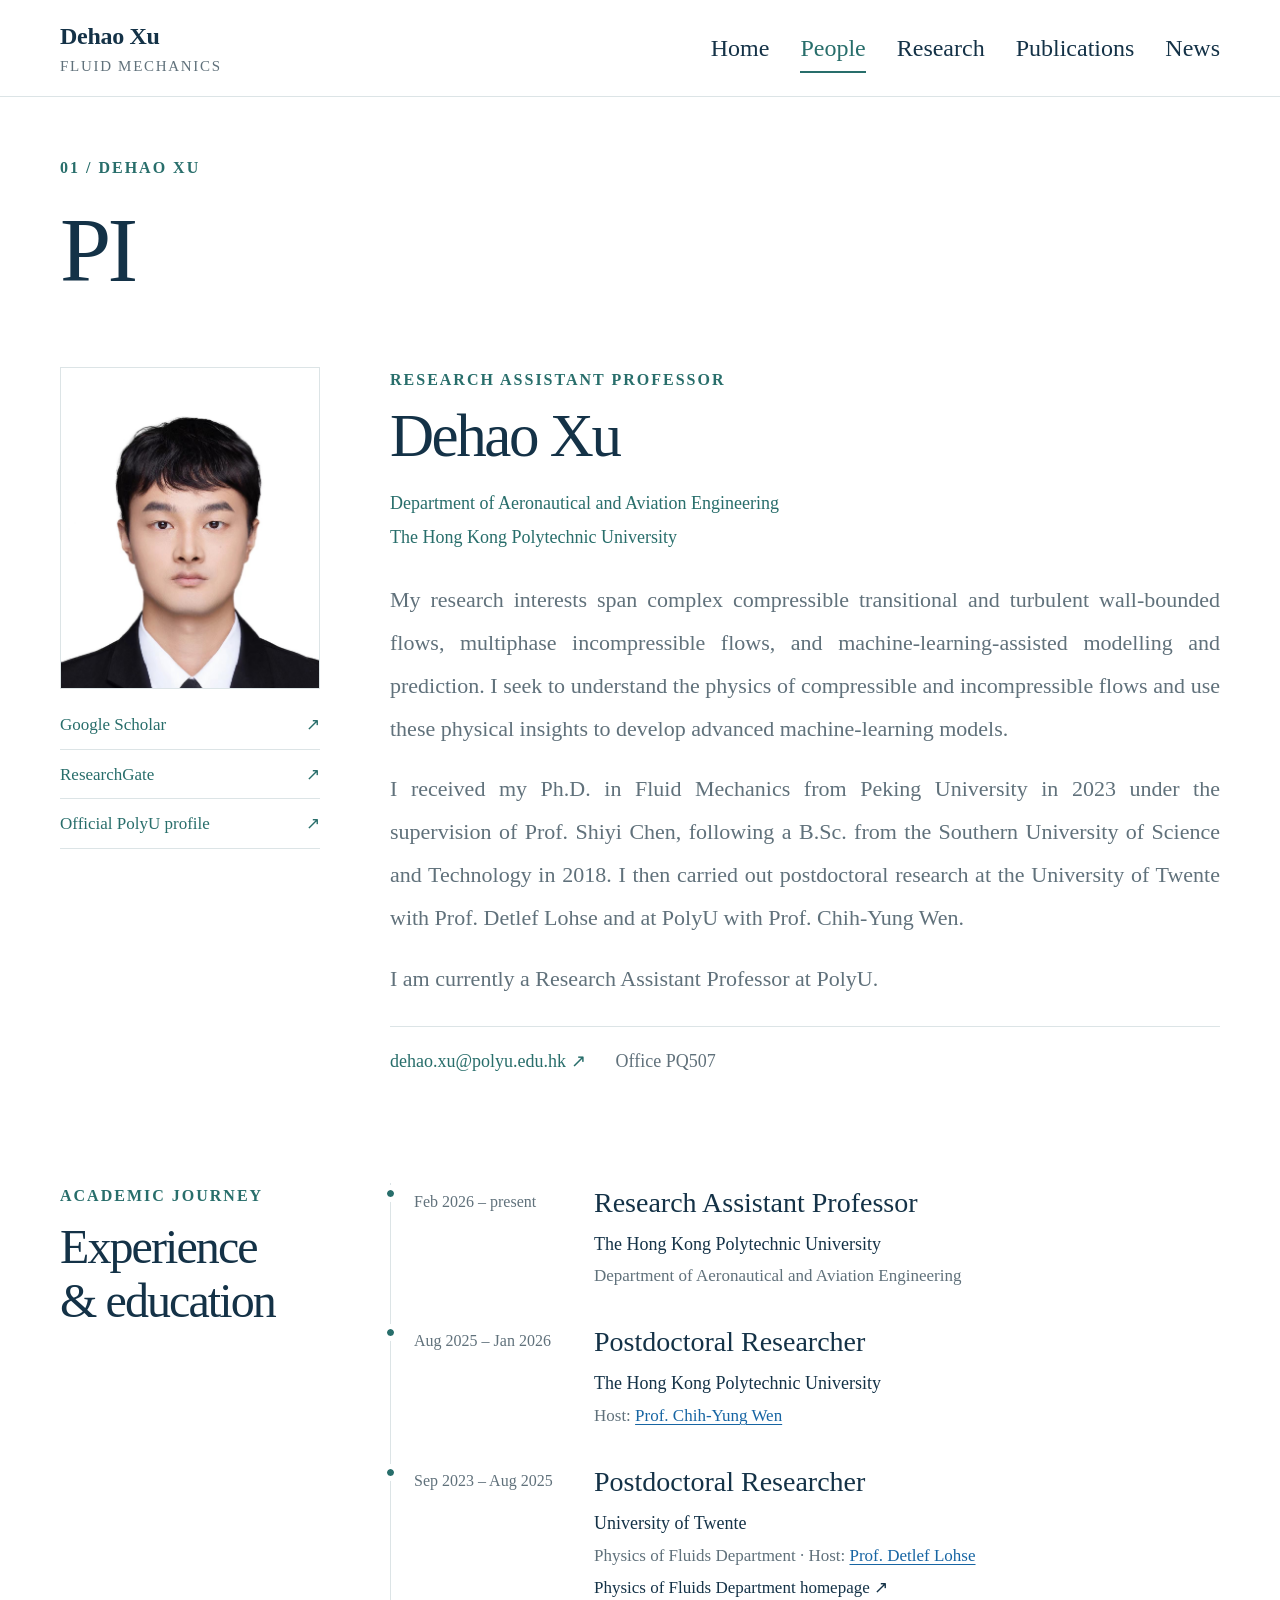
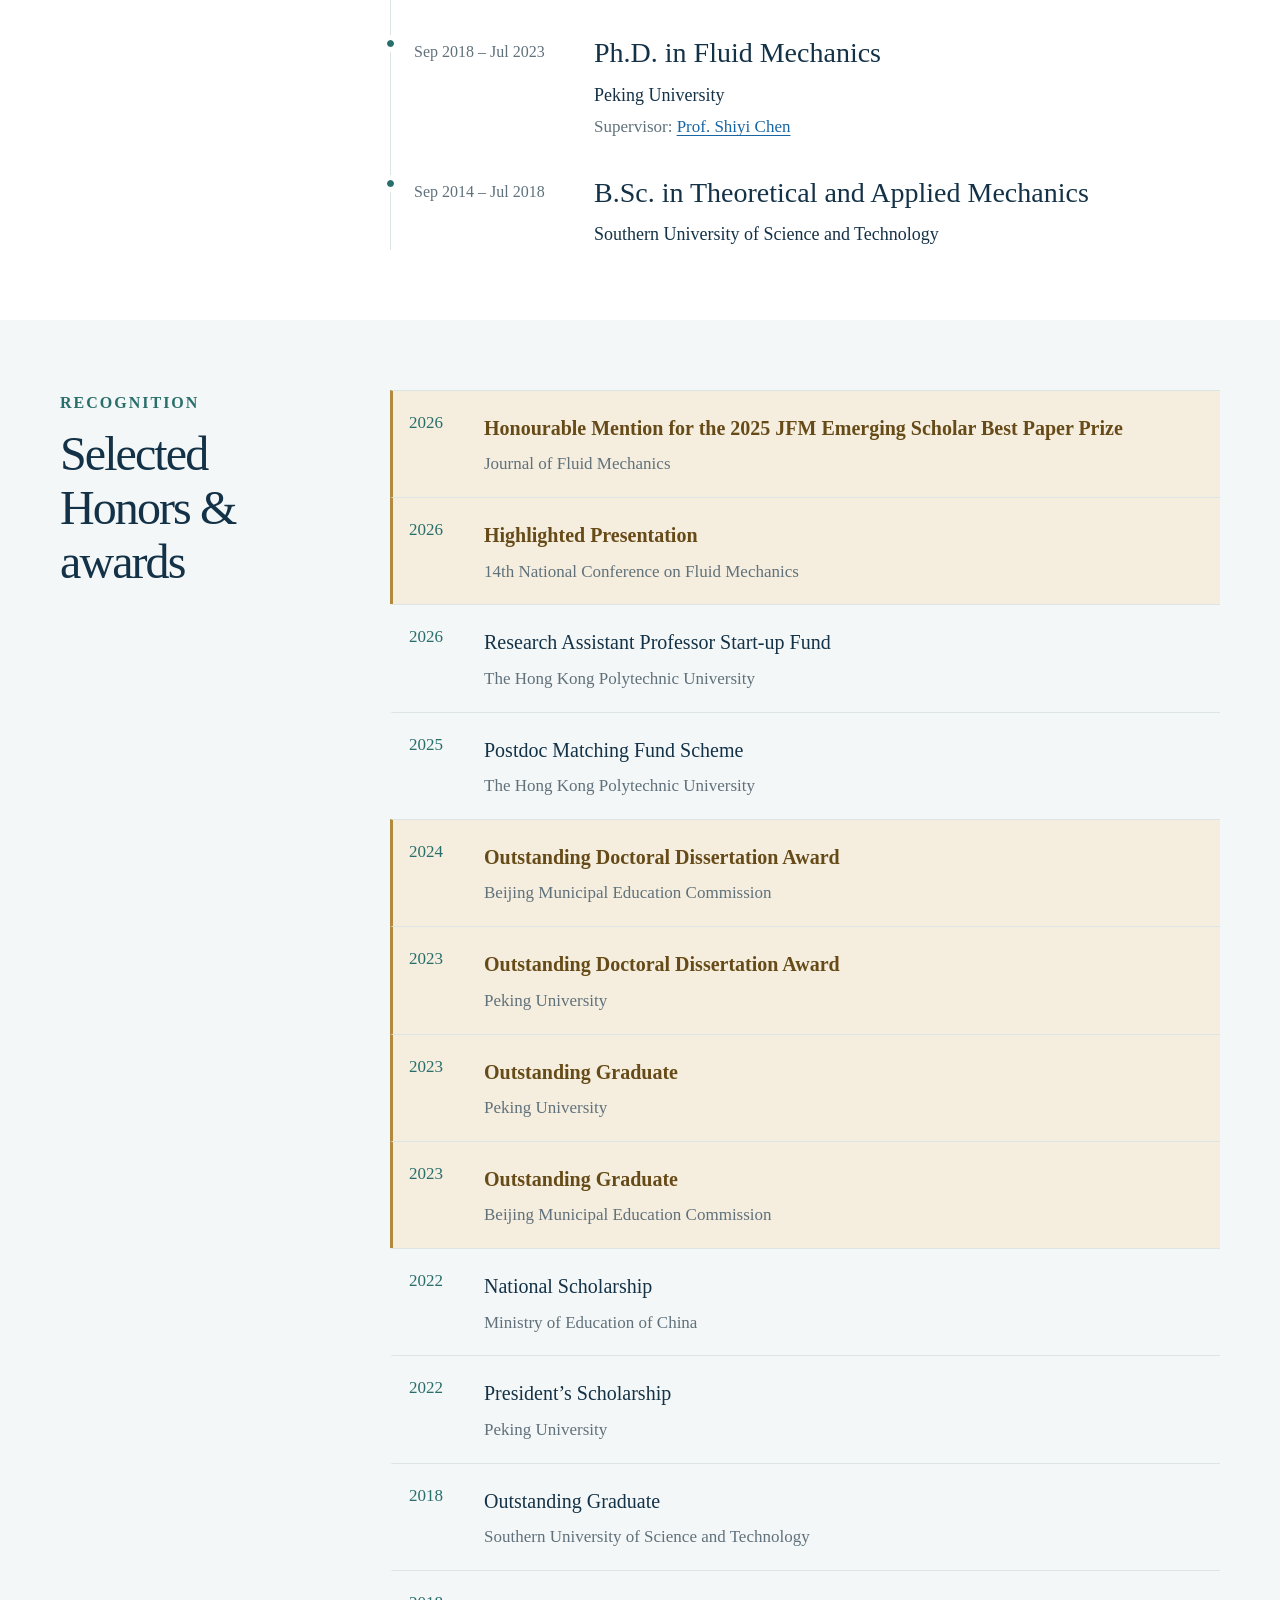
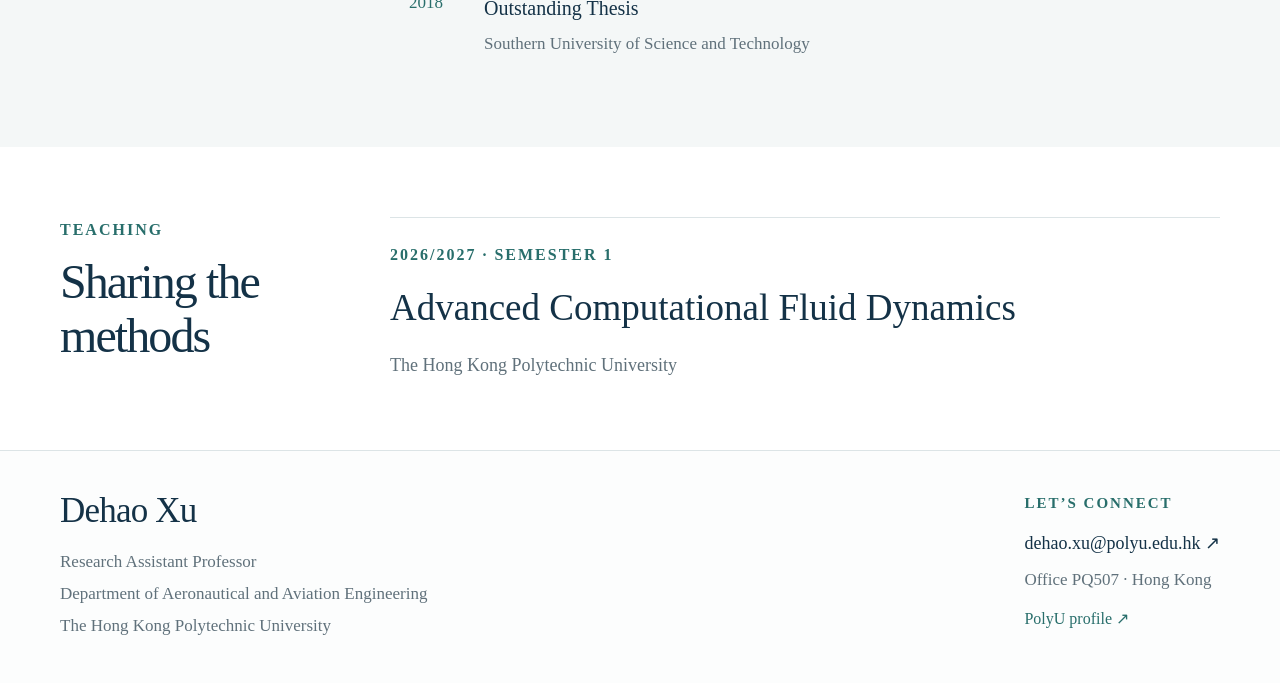
==== commit f514c664: "Add mentor and Physics of Fluids Department links" ====
--- a/people.html
+++ b/people.html
@@ -2,14 +2,14 @@
 <html lang="en"><head><meta charset="utf-8"><meta name="viewport" content="width=device-width, initial-scale=1">
 <title>People | Dehao Xu</title><meta name="description" content="Dehao Xu: academic biography, appointments, education, honors and teaching.">
 <meta name="theme-color" content="#102f46"><link rel="icon" href="assets/favicon.svg" type="image/svg+xml">
-<link rel="stylesheet" href="assets/site.css"><script defer src="assets/filter.js"></script><script defer src="assets/site.js"></script></head>
+<link rel="stylesheet" href="assets/site.css?v=people-links-1"><script defer src="assets/filter.js"></script><script defer src="assets/site.js"></script></head>
 <body class="inner-page"><a class="skip-link" href="#main">Skip to content</a>
 <header class="site-header"><div class="container header-inner">
 <a class="brand" href="index.html" aria-label="Dehao Xu home"><span class="brand-name">Dehao Xu<small>FLUID MECHANICS</small></span></a>
 <button class="menu-toggle" aria-expanded="false" aria-controls="navigation" hidden>Menu <span aria-hidden="true">☰</span></button>
 <nav id="navigation" aria-label="Main navigation"><a href="index.html">Home</a><a href="people.html" aria-current="page">People</a><a href="research.html">Research</a><a href="publications.html">Publications</a><a href="news.html">News</a></nav></div></header>
 <main id="main"><section class="page-heading container"><span class="eyebrow">01 / DEHAO XU</span><h1>PI</h1></section><section class="container profile"><aside><img class="portrait" src="assets/dehao-xu.jpg" alt="Portrait of Dr Dehao Xu" width="280" height="360"><div class="profile-links"><a class="" href="https://scholar.google.com/citations?user=03T6iZcAAAAJ">Google Scholar <span aria-hidden="true">↗</span></a><a class="" href="https://www.researchgate.net/profile/Dehao-Xu">ResearchGate <span aria-hidden="true">↗</span></a><a class="" href="https://www.polyu.edu.hk/aae/people/academic-staff/dr-xu-dehao/">Official PolyU profile <span aria-hidden="true">↗</span></a></div></aside><div class="profile-copy"><span class="eyebrow">RESEARCH ASSISTANT PROFESSOR</span><h2>Dehao Xu</h2><p class="profile-affiliation">Department of Aeronautical and Aviation Engineering<br>The Hong Kong Polytechnic University</p><p>My research interests span complex compressible transitional and turbulent wall-bounded flows, multiphase incompressible flows, and machine-learning-assisted modelling and prediction. I seek to understand the physics of compressible and incompressible flows and use these physical insights to develop advanced machine-learning models.</p><p>I received my Ph.D. in Fluid Mechanics from Peking University in 2023 under the supervision of Prof. Shiyi Chen, following a B.Sc. from the Southern University of Science and Technology in 2018. I then carried out postdoctoral research at the University of Twente with Prof. Detlef Lohse and at PolyU with Prof. Chih-Yung Wen.</p><p>I am currently a Research Assistant Professor at PolyU.</p><div class="profile-contact"><a class="" href="mailto:dehao.xu@polyu.edu.hk">dehao.xu@polyu.edu.hk <span aria-hidden="true">↗</span></a><span>Office PQ507</span></div></div></section>
-<section class="section container split-section" id="experience"><div><span class="eyebrow">ACADEMIC JOURNEY</span><h2>Experience<br>& education</h2></div><div class="timeline"><article class="timeline-item"><span class="timeline-date">Feb 2026 – present</span><div><h3>Research Assistant Professor</h3><p>The Hong Kong Polytechnic University</p><span class="muted">Department of Aeronautical and Aviation Engineering</span></div></article><article class="timeline-item"><span class="timeline-date">Aug 2025 – Jan 2026</span><div><h3>Postdoctoral Researcher</h3><p>The Hong Kong Polytechnic University</p><span class="muted">Host: Prof. Chih-Yung Wen</span></div></article><article class="timeline-item"><span class="timeline-date">Sep 2023 – Aug 2025</span><div><h3>Postdoctoral Researcher</h3><p>University of Twente</p><span class="muted">Physics of Fluids Group · Host: Prof. Detlef Lohse</span></div></article><article class="timeline-item"><span class="timeline-date">Sep 2018 – Jul 2023</span><div><h3>Ph.D. in Fluid Mechanics</h3><p>Peking University</p><span class="muted">Supervisor: Prof. Shiyi Chen</span></div></article><article class="timeline-item"><span class="timeline-date">Sep 2014 – Jul 2018</span><div><h3>B.Sc. in Theoretical and Applied Mechanics</h3><p>Southern University of Science and Technology</p></div></article></div></section>
+<section class="section container split-section" id="experience"><div><span class="eyebrow">ACADEMIC JOURNEY</span><h2>Experience<br>& education</h2></div><div class="timeline"><article class="timeline-item"><span class="timeline-date">Feb 2026 – present</span><div><h3>Research Assistant Professor</h3><p>The Hong Kong Polytechnic University</p><span class="muted">Department of Aeronautical and Aviation Engineering</span></div></article><article class="timeline-item"><span class="timeline-date">Aug 2025 – Jan 2026</span><div><h3>Postdoctoral Researcher</h3><p>The Hong Kong Polytechnic University</p><span class="muted">Host: <a class="professor-link" href="https://www.polyu.edu.hk/aae/people/academic-staff/ir-prof-wen-chih-yung/">Prof. Chih-Yung Wen</a></span></div></article><article class="timeline-item"><span class="timeline-date">Sep 2023 – Aug 2025</span><div><h3>Postdoctoral Researcher</h3><p>University of Twente</p><span class="muted">Physics of Fluids Department · Host: <a class="professor-link" href="https://pof.tnw.utwente.nl/people/profile/3">Prof. Detlef Lohse</a></span><a class="group-homepage-link" href="https://pof.tnw.utwente.nl/">Physics of Fluids Department homepage <span aria-hidden="true">↗</span></a></div></article><article class="timeline-item"><span class="timeline-date">Sep 2018 – Jul 2023</span><div><h3>Ph.D. in Fluid Mechanics</h3><p>Peking University</p><span class="muted">Supervisor: <a class="professor-link" href="https://faculty.eitech.edu.cn/mech/csy1/main.htm">Prof. Shiyi Chen</a></span></div></article><article class="timeline-item"><span class="timeline-date">Sep 2014 – Jul 2018</span><div><h3>B.Sc. in Theoretical and Applied Mechanics</h3><p>Southern University of Science and Technology</p></div></article></div></section>
 <section class="tinted"><div class="section container split-section" id="honors"><div><span class="eyebrow">RECOGNITION</span><h2>Selected Honors &amp; awards</h2></div><ul class="honors"><li class="honor-highlight"><span>2026</span><div><strong>Honourable Mention for the 2025 JFM Emerging Scholar Best Paper Prize</strong><p>Journal of Fluid Mechanics</p></div></li><li class="honor-highlight"><span>2026</span><div><strong>Highlighted Presentation</strong><p>14th National Conference on Fluid Mechanics</p></div></li><li class=""><span>2026</span><div><strong>Research Assistant Professor Start-up Fund</strong><p>The Hong Kong Polytechnic University</p></div></li><li class=""><span>2025</span><div><strong>Postdoc Matching Fund Scheme</strong><p>The Hong Kong Polytechnic University</p></div></li><li class="honor-highlight"><span>2024</span><div><strong>Outstanding Doctoral Dissertation Award</strong><p>Beijing Municipal Education Commission</p></div></li><li class="honor-highlight"><span>2023</span><div><strong>Outstanding Doctoral Dissertation Award</strong><p>Peking University</p></div></li><li class="honor-highlight"><span>2023</span><div><strong>Outstanding Graduate</strong><p>Peking University</p></div></li><li class="honor-highlight"><span>2023</span><div><strong>Outstanding Graduate</strong><p>Beijing Municipal Education Commission</p></div></li><li class=""><span>2022</span><div><strong>National Scholarship</strong><p>Ministry of Education of China</p></div></li><li class=""><span>2022</span><div><strong>President’s Scholarship</strong><p>Peking University</p></div></li><li class=""><span>2018</span><div><strong>Outstanding Graduate</strong><p>Southern University of Science and Technology</p></div></li><li class=""><span>2018</span><div><strong>Outstanding Thesis</strong><p>Southern University of Science and Technology</p></div></li></ul></div></section>
 <section class="section container split-section" id="teaching"><div><span class="eyebrow">TEACHING</span><h2>Sharing the methods</h2></div><div class="teaching"><span class="eyebrow">2026/2027 · SEMESTER 1</span><h3>Advanced Computational Fluid Dynamics</h3><p>The Hong Kong Polytechnic University</p></div></section></main>
 <footer class="site-footer"><div class="container footer-top"><div><a class="footer-name" href="index.html">Dehao Xu</a><p>Research Assistant Professor<br>Department of Aeronautical and Aviation Engineering<br>The Hong Kong Polytechnic University</p></div><div class="footer-contact"><span class="eyebrow">LET’S CONNECT</span><a class="" href="mailto:dehao.xu@polyu.edu.hk">dehao.xu@polyu.edu.hk <span aria-hidden="true">↗</span></a><p>Office PQ507 · Hong Kong</p><a class="" href="https://www.polyu.edu.hk/aae/people/academic-staff/dr-xu-dehao/">PolyU profile <span aria-hidden="true">↗</span></a></div></div></footer>
--- a/assets/site.css
+++ b/assets/site.css
@@ -68,3 +68,8 @@
 
 /* The six simulation frames share the same cropped 416 x 1040 canvas. */
 .melting-regime:not(.scallop-regime) .melting-field video{aspect-ratio:2/5;object-fit:fill}
+
+.timeline .professor-link{color:#1765a3;text-decoration:underline;text-underline-offset:3px;text-decoration-thickness:1px}
+.timeline .professor-link:hover{color:#104a79}
+
+.timeline-item .group-homepage-link{display:block;font-size:17px;margin-top:3px}
